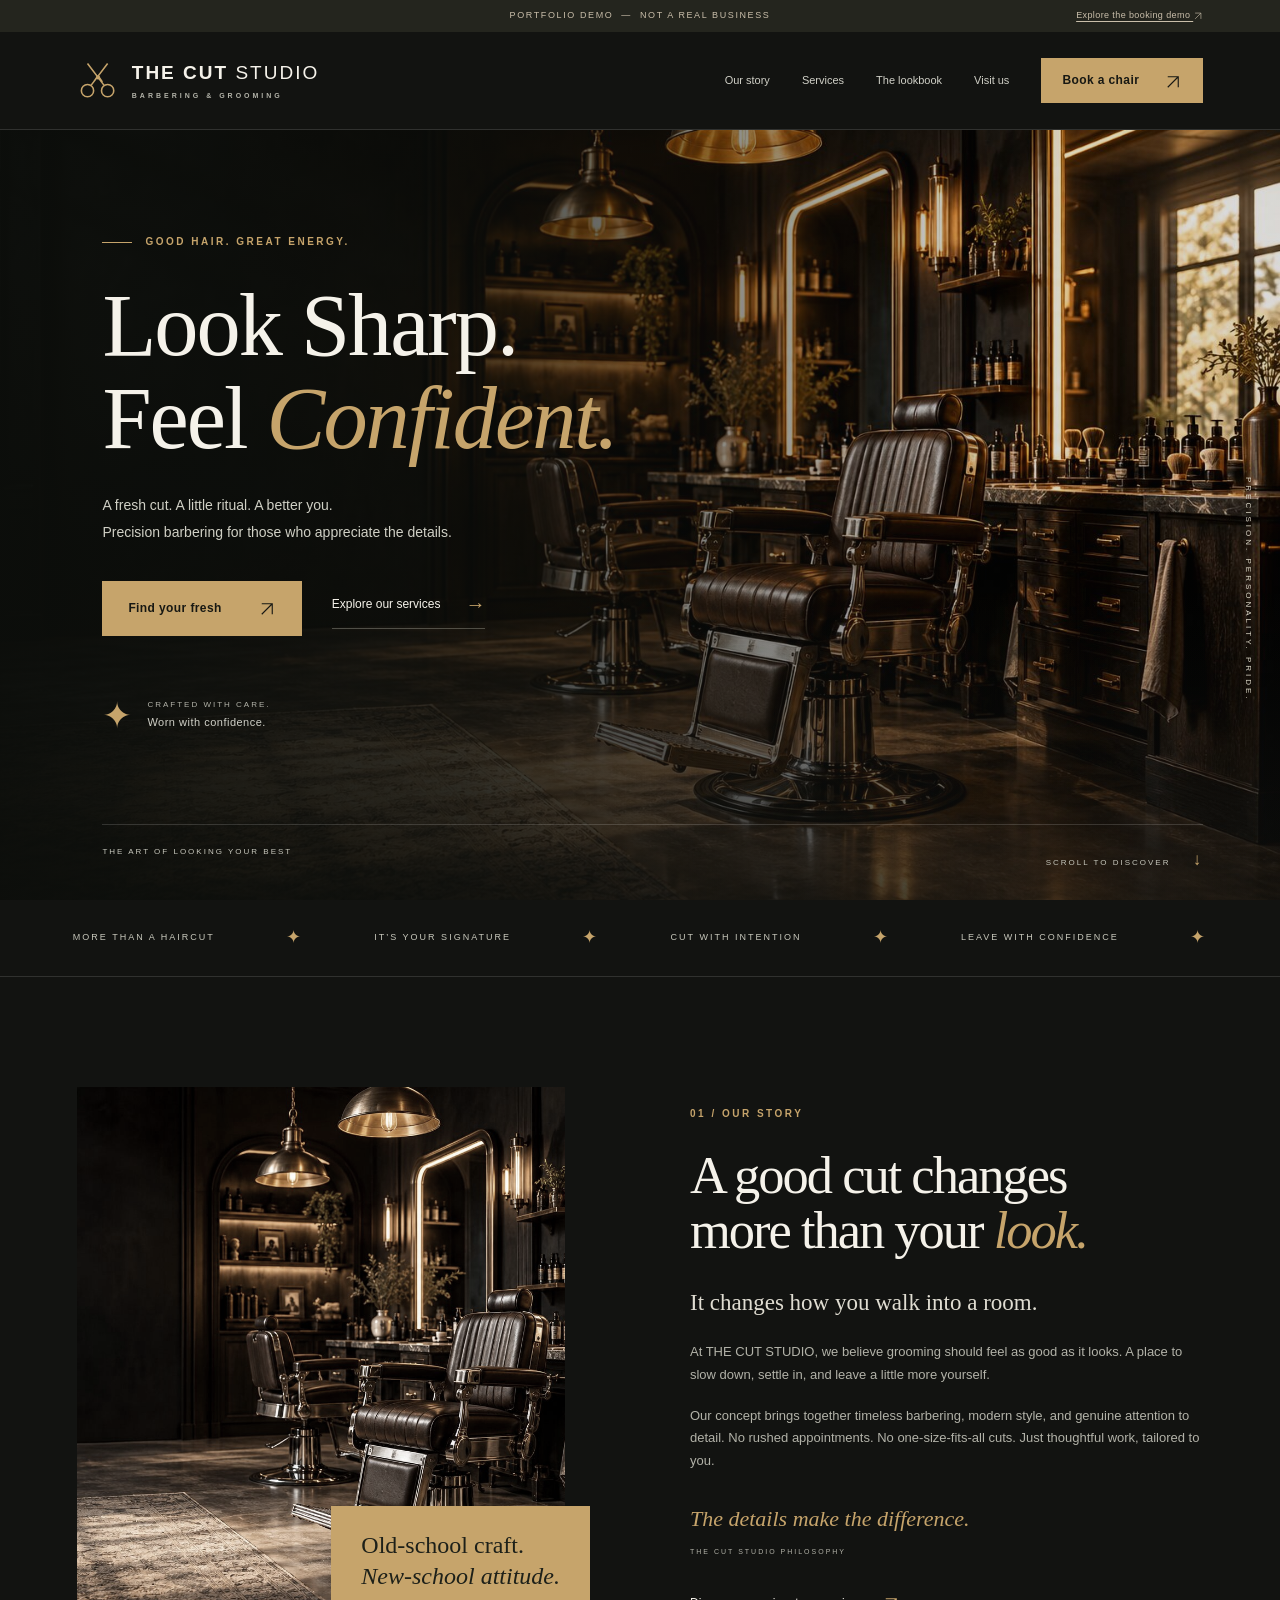
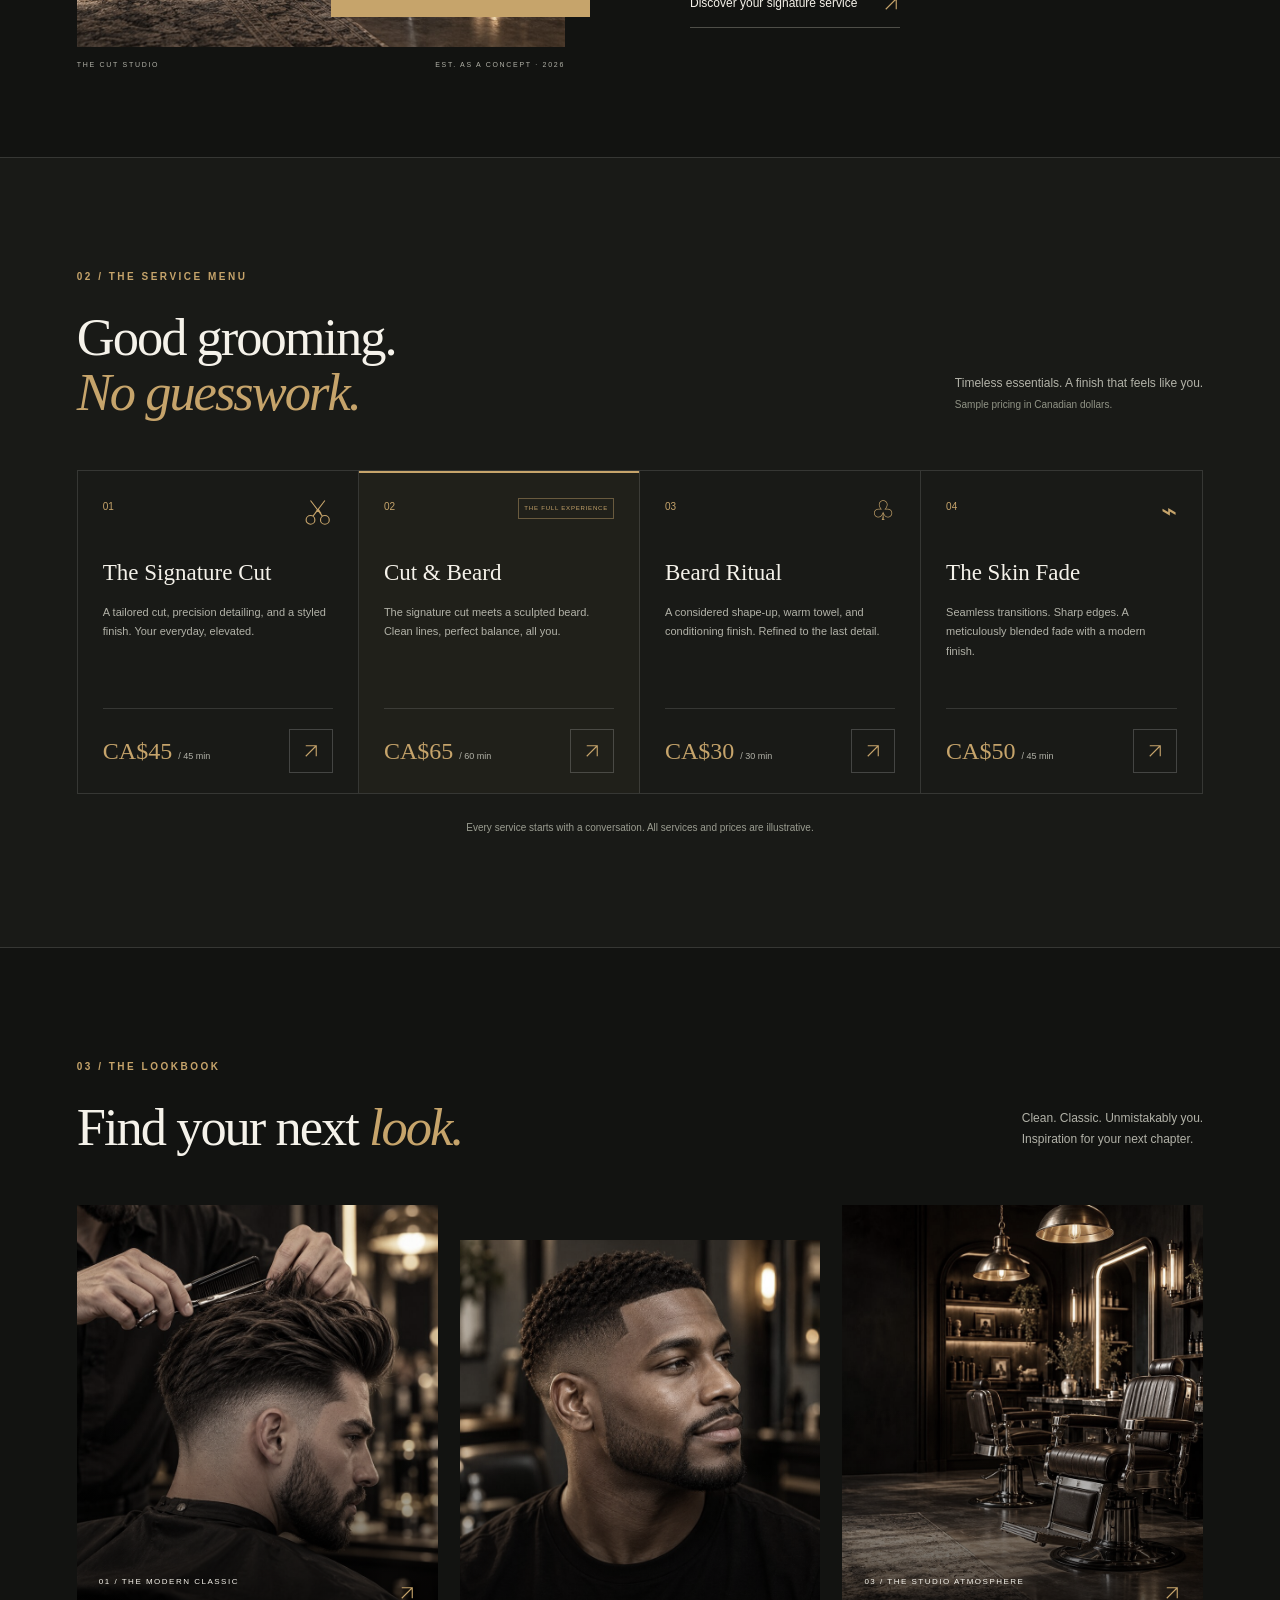
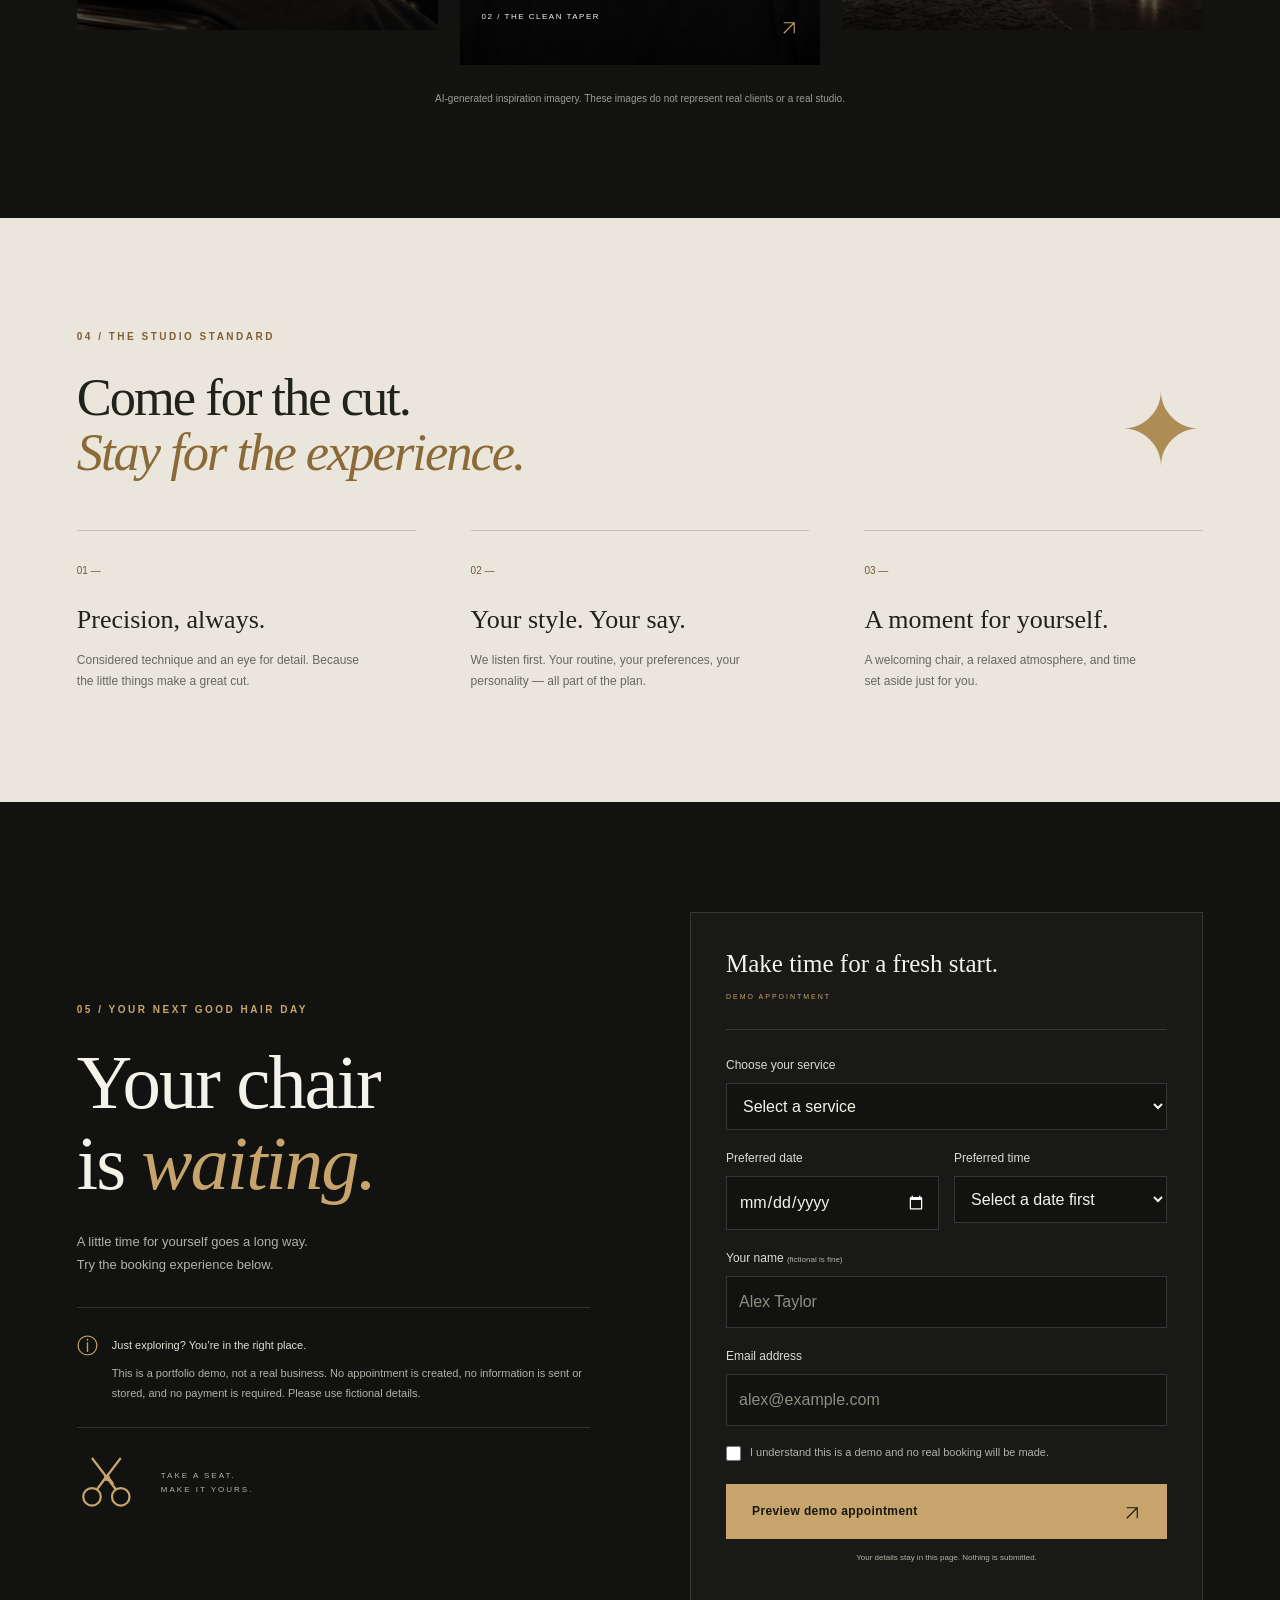
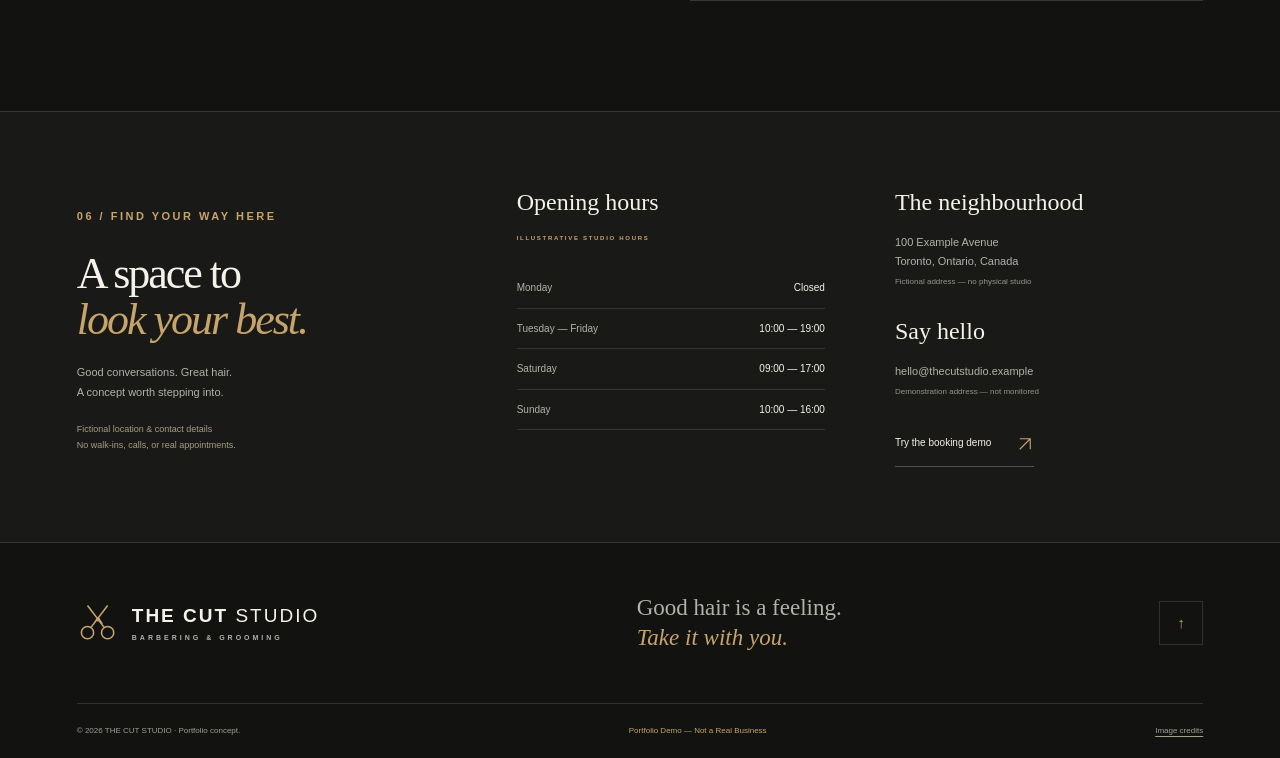
==== index.html @ 9929873c "Build premium THE CUT STUDIO portfolio website" ====
<!doctype html>
<html lang="en-CA">
  <head>
    <meta charset="UTF-8" />
    <meta name="viewport" content="width=device-width, initial-scale=1" />
    <title>THE CUT STUDIO — A Cut Above the Ordinary | Portfolio Demo</title>
    <meta
      name="description"
      content="Discover THE CUT STUDIO: a fictional premium barbershop concept. Explore signature cuts, grooming services, and an interactive appointment demo. No real bookings."
    />
    <meta name="theme-color" content="#121311" />
    <link
      rel="canonical"
      href="https://qitaifeng5-lang.github.io/barbershop-demo/"
    />
    <meta
      property="og:image"
      content="https://qitaifeng5-lang.github.io/barbershop-demo/assets/hero.jpg"
    />
    <meta name="twitter:card" content="summary_large_image" />
    <meta
      property="og:title"
      content="THE CUT STUDIO — Look Sharp. Feel Confident."
    />
    <meta
      property="og:description"
      content="Precision cuts. Considered details. A premium barbershop portfolio demonstration."
    />
    <meta property="og:type" content="website" />
    <link rel="icon" href="assets/favicon.svg" type="image/svg+xml" />
    <link rel="stylesheet" href="styles.css" />
    <script src="script.js" defer></script>
  </head>
  <body>
    <a class="skip-link" href="#main">Skip to content</a>
    <div class="demo-banner">
      PORTFOLIO DEMO <span>—</span> NOT A REAL BUSINESS
      <a href="#booking"
        >Explore the booking demo
        <svg
          class="icon arrow-icon"
          viewBox="0 0 24 24"
          fill="none"
          stroke="currentColor"
          stroke-width="1.5"
          aria-hidden="true"
        >
          <path d="M5 19 19 5M5 5h14v14" /></svg
      ></a>
    </div>
    <header class="site-header">
      <a class="brand" href="#home" aria-label="The Cut Studio home"
        ><span class="brand-icon" aria-hidden="true"
          ><svg
            class="scissors-icon"
            viewBox="0 0 48 48"
            fill="none"
            stroke="currentColor"
            stroke-width="1.8"
            aria-hidden="true"
          >
            <circle cx="12" cy="35" r="7" />
            <circle cx="35" cy="35" r="7" />
            <path d="m16 29 19-25M31 29 12 4M24 18l-5 7m5-7 5 7" />
            <circle cx="24" cy="20" r="1.5" /></svg></span
        ><span
          >THE CUT <b>STUDIO</b><small>BARBERING & GROOMING</small></span
        ></a
      >
      <button
        class="menu-toggle"
        aria-expanded="false"
        aria-controls="navigation"
        aria-label="Open navigation"
      >
        <span></span><span></span>
      </button>
      <nav id="navigation" aria-label="Main navigation">
        <a href="#about">Our story</a><a href="#services">Services</a
        ><a href="#gallery">The lookbook</a><a href="#contact">Visit us</a
        ><a class="button button-small" href="#booking"
          >Book a chair
          <span
            ><svg
              class="icon arrow-icon"
              viewBox="0 0 24 24"
              fill="none"
              stroke="currentColor"
              stroke-width="1.5"
              aria-hidden="true"
            >
              <path d="M5 19 19 5M5 5h14v14" /></svg></span
        ></a>
      </nav>
    </header>
    <main id="main">
      <section id="home" class="hero">
        <div
          class="hero-photo"
          role="img"
          aria-label="A thoughtfully designed barbershop with classic chairs"
        ></div>
        <div class="hero-content">
          <p class="eyebrow">
            <span class="gold-line"></span> GOOD HAIR. GREAT ENERGY.
          </p>
          <h1>Look Sharp.<br />Feel <em>Confident.</em></h1>
          <p class="hero-description">
            A fresh cut. A little ritual. A better you.<br />Precision barbering
            for those who appreciate the details.
          </p>
          <div class="hero-actions">
            <a class="button" href="#booking"
              >Find your fresh
              <span
                ><svg
                  class="icon arrow-icon"
                  viewBox="0 0 24 24"
                  fill="none"
                  stroke="currentColor"
                  stroke-width="1.5"
                  aria-hidden="true"
                >
                  <path d="M5 19 19 5M5 5h14v14" /></svg></span></a
            ><a class="text-link" href="#services"
              >Explore our services <span>→</span></a
            >
          </div>
          <div class="hero-note">
            <span class="seal" aria-hidden="true">✦</span>
            <p>
              CRAFTED WITH CARE.<br /><strong>Worn with confidence.</strong>
            </p>
          </div>
        </div>
        <div class="hero-bottom">
          <span>THE ART OF LOOKING YOUR BEST</span
          ><a href="#about">SCROLL TO DISCOVER <span>↓</span></a>
        </div>
        <span class="hero-side" aria-hidden="true"
          >PRECISION. PERSONALITY. PRIDE.</span
        >
      </section>
      <div class="ticker" aria-hidden="true">
        <span>MORE THAN A HAIRCUT</span><i>✦</i><span>IT’S YOUR SIGNATURE</span
        ><i>✦</i><span>CUT WITH INTENTION</span><i>✦</i
        ><span>LEAVE WITH CONFIDENCE</span><i>✦</i>
      </div>
      <section id="about" class="section about wrap">
        <div class="about-image reveal">
          <img
            src="assets/hero.jpg"
            alt="AI-generated concept of a warm, carefully designed barbershop interior"
            width="1536"
            height="1024"
            loading="lazy"
          />
          <div class="image-caption">
            <span>THE CUT STUDIO</span><span>EST. AS A CONCEPT · 2026</span>
          </div>
          <div class="image-tag">
            Old-school craft.<br /><em>New-school attitude.</em>
          </div>
        </div>
        <div class="about-copy reveal">
          <p class="eyebrow">01 / OUR STORY</p>
          <h2>A good cut changes<br />more than your <em>look.</em></h2>
          <p class="lead">It changes how you walk into a room.</p>
          <p>
            At THE CUT STUDIO, we believe grooming should feel as good as it
            looks. A place to slow down, settle in, and leave a little more
            yourself.
          </p>
          <p>
            Our concept brings together timeless barbering, modern style, and
            genuine attention to detail. No rushed appointments. No
            one-size-fits-all cuts. Just thoughtful work, tailored to you.
          </p>
          <div class="signature">
            The details make the difference.<span
              >THE CUT STUDIO PHILOSOPHY</span
            >
          </div>
          <a class="text-link" href="#services"
            >Discover your signature service
            <span
              ><svg
                class="icon arrow-icon"
                viewBox="0 0 24 24"
                fill="none"
                stroke="currentColor"
                stroke-width="1.5"
                aria-hidden="true"
              >
                <path d="M5 19 19 5M5 5h14v14" /></svg></span
          ></a>
        </div>
      </section>
      <section id="services" class="section services">
        <div class="wrap">
          <div class="section-heading reveal">
            <div>
              <p class="eyebrow">02 / THE SERVICE MENU</p>
              <h2>Good grooming.<br /><em>No guesswork.</em></h2>
            </div>
            <p>
              Timeless essentials. A finish that feels like you.<br /><span
                >Sample pricing in Canadian dollars.</span
              >
            </p>
          </div>
          <div class="service-grid">
            <article class="service-card reveal">
              <div class="service-top">
                <span>01</span
                ><span class="service-symbol" aria-hidden="true"
                  ><svg
                    class="scissors-icon"
                    viewBox="0 0 48 48"
                    fill="none"
                    stroke="currentColor"
                    stroke-width="1.8"
                    aria-hidden="true"
                  >
                    <circle cx="12" cy="35" r="7" />
                    <circle cx="35" cy="35" r="7" />
                    <path d="m16 29 19-25M31 29 12 4M24 18l-5 7m5-7 5 7" />
                    <circle cx="24" cy="20" r="1.5" /></svg
                ></span>
              </div>
              <h3>The Signature Cut</h3>
              <p>
                A tailored cut, precision detailing, and a styled finish. Your
                everyday, elevated.
              </p>
              <div class="service-price">
                <span>CA$45 <small>/ 45 min</small></span
                ><a
                  href="#booking"
                  data-service="signature"
                  aria-label="Try booking The Signature Cut"
                  ><svg
                    class="icon arrow-icon"
                    viewBox="0 0 24 24"
                    fill="none"
                    stroke="currentColor"
                    stroke-width="1.5"
                    aria-hidden="true"
                  >
                    <path d="M5 19 19 5M5 5h14v14" /></svg
                ></a>
              </div>
            </article>
            <article class="service-card featured reveal">
              <div class="service-top">
                <span>02</span><span class="pill">THE FULL EXPERIENCE</span>
              </div>
              <h3>Cut & Beard</h3>
              <p>
                The signature cut meets a sculpted beard. Clean lines, perfect
                balance, all you.
              </p>
              <div class="service-price">
                <span>CA$65 <small>/ 60 min</small></span
                ><a
                  href="#booking"
                  data-service="combo"
                  aria-label="Try booking Cut and Beard"
                  ><svg
                    class="icon arrow-icon"
                    viewBox="0 0 24 24"
                    fill="none"
                    stroke="currentColor"
                    stroke-width="1.5"
                    aria-hidden="true"
                  >
                    <path d="M5 19 19 5M5 5h14v14" /></svg
                ></a>
              </div>
            </article>
            <article class="service-card reveal">
              <div class="service-top">
                <span>03</span
                ><span class="service-symbol" aria-hidden="true">♧</span>
              </div>
              <h3>Beard Ritual</h3>
              <p>
                A considered shape-up, warm towel, and conditioning finish.
                Refined to the last detail.
              </p>
              <div class="service-price">
                <span>CA$30 <small>/ 30 min</small></span
                ><a
                  href="#booking"
                  data-service="beard"
                  aria-label="Try booking Beard Ritual"
                  ><svg
                    class="icon arrow-icon"
                    viewBox="0 0 24 24"
                    fill="none"
                    stroke="currentColor"
                    stroke-width="1.5"
                    aria-hidden="true"
                  >
                    <path d="M5 19 19 5M5 5h14v14" /></svg
                ></a>
              </div>
            </article>
            <article class="service-card reveal">
              <div class="service-top">
                <span>04</span
                ><span class="service-symbol" aria-hidden="true">⌁</span>
              </div>
              <h3>The Skin Fade</h3>
              <p>
                Seamless transitions. Sharp edges. A meticulously blended fade
                with a modern finish.
              </p>
              <div class="service-price">
                <span>CA$50 <small>/ 45 min</small></span
                ><a
                  href="#booking"
                  data-service="fade"
                  aria-label="Try booking The Skin Fade"
                  ><svg
                    class="icon arrow-icon"
                    viewBox="0 0 24 24"
                    fill="none"
                    stroke="currentColor"
                    stroke-width="1.5"
                    aria-hidden="true"
                  >
                    <path d="M5 19 19 5M5 5h14v14" /></svg
                ></a>
              </div>
            </article>
          </div>
          <p class="menu-footnote">
            Every service starts with a conversation. All services and prices
            are illustrative.
          </p>
        </div>
      </section>
      <section id="gallery" class="section wrap">
        <div class="section-heading reveal">
          <div>
            <p class="eyebrow">03 / THE LOOKBOOK</p>
            <h2>Find your next <em>look.</em></h2>
          </div>
          <p>
            Clean. Classic. Unmistakably you.<br />Inspiration for your next
            chapter.
          </p>
        </div>
        <div class="gallery-grid">
          <figure class="gallery-item reveal">
            <img
              src="assets/cut.jpg"
              width="700"
              height="900"
              loading="lazy"
              alt="Precision barbering and a sharply finished haircut"
            />
            <figcaption>
              <span>01 / THE MODERN CLASSIC</span
              ><span
                ><svg
                  class="icon arrow-icon"
                  viewBox="0 0 24 24"
                  fill="none"
                  stroke="currentColor"
                  stroke-width="1.5"
                  aria-hidden="true"
                >
                  <path d="M5 19 19 5M5 5h14v14" /></svg
              ></span>
            </figcaption>
          </figure>
          <figure class="gallery-item reveal">
            <img
              src="assets/detail.jpg"
              width="700"
              height="900"
              loading="lazy"
              alt="AI-generated hairstyle inspiration: a short textured crop with a precise taper and beard"
            />
            <figcaption>
              <span>02 / THE CLEAN TAPER</span
              ><span
                ><svg
                  class="icon arrow-icon"
                  viewBox="0 0 24 24"
                  fill="none"
                  stroke="currentColor"
                  stroke-width="1.5"
                  aria-hidden="true"
                >
                  <path d="M5 19 19 5M5 5h14v14" /></svg
              ></span>
            </figcaption>
          </figure>
          <figure class="gallery-item reveal">
            <img
              src="assets/hero.jpg"
              width="1536"
              height="1024"
              loading="lazy"
              alt="Timeless barbershop atmosphere and styling inspiration"
            />
            <figcaption>
              <span>03 / THE STUDIO ATMOSPHERE</span
              ><span
                ><svg
                  class="icon arrow-icon"
                  viewBox="0 0 24 24"
                  fill="none"
                  stroke="currentColor"
                  stroke-width="1.5"
                  aria-hidden="true"
                >
                  <path d="M5 19 19 5M5 5h14v14" /></svg
              ></span>
            </figcaption>
          </figure>
        </div>
        <p class="menu-footnote">
          AI-generated inspiration imagery. These images do not represent real
          clients or a real studio.
        </p>
      </section>
      <section class="section difference">
        <div class="wrap">
          <div class="section-heading reveal">
            <div>
              <p class="eyebrow">04 / THE STUDIO STANDARD</p>
              <h2>Come for the cut.<br /><em>Stay for the experience.</em></h2>
            </div>
            <span class="large-star" aria-hidden="true">✦</span>
          </div>
          <div class="values">
            <article class="reveal">
              <span>01 —</span>
              <h3>Precision, always.</h3>
              <p>
                Considered technique and an eye for detail. Because the little
                things make a great cut.
              </p>
            </article>
            <article class="reveal">
              <span>02 —</span>
              <h3>Your style. Your say.</h3>
              <p>
                We listen first. Your routine, your preferences, your
                personality — all part of the plan.
              </p>
            </article>
            <article class="reveal">
              <span>03 —</span>
              <h3>A moment for yourself.</h3>
              <p>
                A welcoming chair, a relaxed atmosphere, and time set aside just
                for you.
              </p>
            </article>
          </div>
        </div>
      </section>
      <section id="booking" class="section wrap booking">
        <div class="booking-copy reveal">
          <p class="eyebrow">05 / YOUR NEXT GOOD HAIR DAY</p>
          <h2>Your chair <br />is <em>waiting.</em></h2>
          <p>
            A little time for yourself goes a long way.<br />Try the booking
            experience below.
          </p>
          <div class="demo-callout">
            <span aria-hidden="true">ⓘ</span>
            <div>
              <strong>Just exploring? You’re in the right place.</strong>
              <p>
                This is a portfolio demo, not a real business. No appointment is
                created, no information is sent or stored, and no payment is
                required. Please use fictional details.
              </p>
            </div>
          </div>
          <div class="booking-decoration" aria-hidden="true">
            <svg
              class="scissors-icon"
              viewBox="0 0 48 48"
              fill="none"
              stroke="currentColor"
              stroke-width="1.8"
              aria-hidden="true"
            >
              <circle cx="12" cy="35" r="7" />
              <circle cx="35" cy="35" r="7" />
              <path d="m16 29 19-25M31 29 12 4M24 18l-5 7m5-7 5 7" />
              <circle cx="24" cy="20" r="1.5" />
            </svg>
            <span>TAKE A SEAT.<br />MAKE IT YOURS.</span>
          </div>
        </div>
        <form
          method="dialog"
          id="booking-form"
          class="booking-form reveal"
          novalidate
        >
          <div class="form-heading">
            <h3>Make time for a fresh start.</h3>
            <span>DEMO APPOINTMENT</span>
          </div>
          <div class="field">
            <label for="service">Choose your service</label
            ><select id="service" name="service" required>
              <option value="">Select a service</option>
              <option value="signature">
                The Signature Cut · CA$45 · 45 min
              </option>
              <option value="combo">Cut & Beard · CA$65 · 60 min</option>
              <option value="beard">Beard Ritual · CA$30 · 30 min</option>
              <option value="fade">The Skin Fade · CA$50 · 45 min</option>
            </select>
          </div>
          <div class="form-row">
            <div class="field">
              <label for="date">Preferred date</label
              ><input type="date" id="date" name="date" required />
            </div>
            <div class="field">
              <label for="time">Preferred time</label
              ><select id="time" name="time" required>
                <option value="">Select a date first</option>
              </select>
            </div>
          </div>
          <div class="field">
            <label for="name">Your name <span>(fictional is fine)</span></label
            ><input
              id="name"
              name="name"
              autocomplete="off"
              placeholder="Alex Taylor"
              maxlength="80"
              required
            />
          </div>
          <div class="field">
            <label for="email">Email address</label
            ><input
              id="email"
              name="email"
              type="email"
              autocomplete="off"
              placeholder="alex@example.com"
              maxlength="254"
              required
            />
          </div>
          <label class="checkbox"
            ><input id="acknowledge" type="checkbox" required /><span
              >I understand this is a demo and no real booking will be
              made.</span
            ></label
          >
          <div id="form-errors" role="alert" tabindex="-1" hidden></div>
          <button class="button" type="submit" disabled>
            Preview demo appointment
            <span
              ><svg
                class="icon arrow-icon"
                viewBox="0 0 24 24"
                fill="none"
                stroke="currentColor"
                stroke-width="1.5"
                aria-hidden="true"
              >
                <path d="M5 19 19 5M5 5h14v14" /></svg
            ></span>
          </button>
          <p class="privacy-note">
            Your details stay in this page. Nothing is submitted.
          </p>
          <div
            id="booking-result"
            class="booking-result"
            role="status"
            tabindex="-1"
            hidden
          ></div>
          <noscript
            ><p>
              JavaScript is required for the interactive booking preview. This
              fictional studio does not accept real bookings.
            </p></noscript
          >
        </form>
      </section>
      <section id="contact" class="contact-section">
        <div class="wrap contact-grid">
          <div>
            <p class="eyebrow">06 / FIND YOUR WAY HERE</p>
            <h2>A space to <br /><em>look your best.</em></h2>
            <p>
              Good conversations. Great hair.<br />A concept worth stepping
              into.
            </p>
            <p class="contact-demo">
              Fictional location & contact details<br />No walk-ins, calls, or
              real appointments.
            </p>
          </div>
          <div class="hours">
            <h3>Opening hours</h3>
            <p class="eyebrow">ILLUSTRATIVE STUDIO HOURS</p>
            <dl>
              <div>
                <dt>Monday</dt>
                <dd>Closed</dd>
              </div>
              <div>
                <dt>Tuesday — Friday</dt>
                <dd>10:00 — 19:00</dd>
              </div>
              <div>
                <dt>Saturday</dt>
                <dd>09:00 — 17:00</dd>
              </div>
              <div>
                <dt>Sunday</dt>
                <dd>10:00 — 16:00</dd>
              </div>
            </dl>
          </div>
          <div class="contact-details">
            <h3>The neighbourhood</h3>
            <p>
              100 Example Avenue<br />Toronto, Ontario, Canada<br /><span
                >Fictional address — no physical studio</span
              >
            </p>
            <h3>Say hello</h3>
            <p>
              hello@thecutstudio.example<br /><span
                >Demonstration address — not monitored</span
              >
            </p>
            <a class="text-link" href="#booking"
              >Try the booking demo
              <span
                ><svg
                  class="icon arrow-icon"
                  viewBox="0 0 24 24"
                  fill="none"
                  stroke="currentColor"
                  stroke-width="1.5"
                  aria-hidden="true"
                >
                  <path d="M5 19 19 5M5 5h14v14" /></svg></span
            ></a>
          </div>
        </div>
      </section>
    </main>
    <footer>
      <div class="wrap footer-main">
        <a class="brand" href="#home"
          ><span class="brand-icon" aria-hidden="true"
            ><svg
              class="scissors-icon"
              viewBox="0 0 48 48"
              fill="none"
              stroke="currentColor"
              stroke-width="1.8"
              aria-hidden="true"
            >
              <circle cx="12" cy="35" r="7" />
              <circle cx="35" cy="35" r="7" />
              <path d="m16 29 19-25M31 29 12 4M24 18l-5 7m5-7 5 7" />
              <circle cx="24" cy="20" r="1.5" /></svg></span
          ><span
            >THE CUT <b>STUDIO</b><small>BARBERING & GROOMING</small></span
          ></a
        >
        <p>Good hair is a feeling.<br /><em>Take it with you.</em></p>
        <a class="back-top" href="#home" aria-label="Back to top">↑</a>
      </div>
      <div class="wrap footer-bottom">
        <span
          >© <span id="year">2026</span> THE CUT STUDIO · Portfolio
          concept.</span
        ><span>Portfolio Demo — Not a Real Business</span
        ><a href="credits.html">Image credits</a>
      </div>
    </footer>
  </body>
</html>
---- styles.css ----
:root {
  --bg: #121311;
  --surface: #191a17;
  --gold: #c6a46b;
  --white: #f5f2ea;
  --muted: #b2b2a8;
  --line: #ffffff20;
  --serif: Georgia, "Times New Roman", serif;
  --sans: Arial, Helvetica, sans-serif;
}
* {
  box-sizing: border-box;
}
html {
  scroll-behavior: smooth;
  scroll-padding-top: 100px;
}
body {
  margin: 0;
  background: var(--bg);
  color: var(--white);
  font-family: var(--sans);
  font-size: 15px;
  line-height: 1.75;
}
a {
  color: inherit;
  text-decoration: none;
}
button,
input,
select {
  font: inherit;
}
button,
a,
input,
select {
  -webkit-tap-highlight-color: transparent;
}
button {
  cursor: pointer;
}
img {
  display: block;
  width: 100%;
  height: 100%;
  object-fit: cover;
}
h1,
h2,
h3,
p,
figure {
  margin: 0;
}
h1,
h2 {
  font-family: var(--serif);
  font-weight: 400;
  line-height: 1.05;
  letter-spacing: -2px;
}
h1 {
  font-size: clamp(64px, 6.9vw, 112px);
}
h2 {
  font-size: clamp(42px, 4.1vw, 64px);
}
h3 {
  font-family: var(--serif);
  font-size: 26px;
  font-weight: 400;
  line-height: 1.3;
}
em {
  font-weight: 400;
  color: var(--gold);
}
p {
  color: var(--muted);
}
:focus-visible {
  outline: 2px solid var(--gold);
  outline-offset: 5px;
}
::selection {
  background: var(--gold);
  color: var(--bg);
}
.wrap {
  width: min(1240px, 88%);
  margin: auto;
}
.section {
  padding-top: 110px;
  padding-bottom: 110px;
}
.eyebrow {
  font-size: 10px;
  font-weight: 600;
  letter-spacing: 2.5px;
  color: var(--gold);
  margin-bottom: 25px;
}
.button {
  display: inline-flex;
  align-items: center;
  justify-content: space-between;
  gap: 36px;
  background: var(--gold);
  border: 1px solid var(--gold);
  color: #171813;
  padding: 16px 25px;
  font-size: 12px;
  font-weight: 700;
  letter-spacing: 0.4px;
  transition:
    background 0.2s,
    transform 0.2s;
}
.button:hover {
  background: #dec08d;
  transform: translateY(-2px);
}
.button span {
  font-size: 20px;
  line-height: 1;
}
.button-small {
  padding: 11px 20px;
  gap: 25px;
}
.text-link {
  display: inline-flex;
  align-items: center;
  gap: 25px;
  font-size: 12px;
  border-bottom: 1px solid #b6b6a85c;
  padding-bottom: 6px;
}
.text-link span {
  color: var(--gold);
  font-size: 20px;
}
.text-link:hover {
  color: var(--gold);
}
.demo-banner {
  height: 32px;
  background: #24251e;
  color: #c9beaa;
  display: flex;
  align-items: center;
  justify-content: center;
  gap: 8px;
  font-size: 9px;
  letter-spacing: 1.6px;
}
.demo-banner a {
  position: absolute;
  right: 6%;
  letter-spacing: 0.4px;
  font-size: 9px;
  text-decoration: underline;
  text-underline-offset: 3px;
}
.site-header {
  height: 98px;
  padding: 0 6%;
  display: flex;
  align-items: center;
  justify-content: space-between;
  border-bottom: 1px solid var(--line);
  background: var(--bg);
  position: relative;
  z-index: 10;
}
.brand {
  display: flex;
  align-items: center;
  gap: 13px;
  font-size: 19px;
  font-weight: 700;
  letter-spacing: 2px;
  line-height: 1.25;
}
.brand b {
  font-weight: 400;
}
.brand small {
  display: block;
  font-size: 7px;
  letter-spacing: 3px;
  margin-top: 7px;
  color: var(--muted);
}
.brand-icon {
  color: var(--gold);
  font-size: 41px;
  line-height: 1;
  font-weight: 400;
}
.site-header nav {
  display: flex;
  gap: 32px;
  align-items: center;
}
.site-header nav > a:not(.button) {
  font-size: 11px;
  color: #d0d0c7;
}
.site-header nav > a:hover {
  color: var(--gold);
}
.menu-toggle {
  display: none;
}
.hero {
  min-height: 700px;
  height: calc(100svh - 130px);
  max-height: 940px;
  position: relative;
  isolation: isolate;
  display: flex;
  align-items: center;
  padding: 50px 8% 100px;
  overflow: hidden;
}
.hero-photo {
  position: absolute;
  inset: 0;
  z-index: -2;
  background: url("assets/hero.jpg") center 52% / cover;
}
.hero:before {
  content: "";
  position: absolute;
  inset: 0;
  z-index: -1;
  background:
    linear-gradient(
      90deg,
      rgba(12, 14, 11, 0.96) 0%,
      rgba(12, 14, 11, 0.77) 36%,
      rgba(12, 14, 11, 0.15) 80%
    ),
    linear-gradient(0deg, #121311b0, transparent 40%);
}
.hero-content {
  max-width: 780px;
}
.hero .eyebrow {
  display: flex;
  align-items: center;
  gap: 13px;
  margin-bottom: 28px;
}
.gold-line {
  height: 1px;
  width: 30px;
  background: var(--gold);
}
.hero-description {
  font-size: 14px;
  line-height: 1.9;
  margin-top: 28px;
  color: #d0d0c5;
}
.hero-actions {
  display: flex;
  align-items: center;
  gap: 30px;
  margin-top: 35px;
}
.hero-note {
  display: flex;
  align-items: center;
  gap: 15px;
  margin-top: 48px;
}
.seal {
  font-size: 36px;
  color: var(--gold);
}
.hero-note p {
  font-size: 8px;
  letter-spacing: 2px;
  line-height: 1.9;
}
.hero-note strong {
  font-size: 11px;
  letter-spacing: 0.5px;
  font-weight: 400;
  color: #d0d0c7;
}
.hero-bottom {
  position: absolute;
  bottom: 25px;
  left: 8%;
  right: 6%;
  display: flex;
  justify-content: space-between;
  border-top: 1px solid #ffffff26;
  padding-top: 20px;
  font-size: 8px;
  letter-spacing: 2px;
  color: #c7c7bc;
}
.hero-bottom a span {
  margin-left: 18px;
  color: var(--gold);
  font-size: 17px;
}
.hero-side {
  position: absolute;
  right: 25px;
  top: 45%;
  writing-mode: vertical-rl;
  letter-spacing: 3px;
  font-size: 8px;
  color: #ddd9c9;
}
.ticker {
  display: flex;
  justify-content: space-around;
  gap: 28px;
  align-items: center;
  padding: 22px 4%;
  border-bottom: 1px solid var(--line);
  font-size: 9px;
  letter-spacing: 2px;
  color: #c8c8bc;
  overflow: hidden;
  white-space: nowrap;
}
.ticker i {
  color: var(--gold);
  font-size: 18px;
  font-style: normal;
}
.about {
  display: grid;
  grid-template-columns: 1fr 1fr;
  gap: 100px;
  align-items: center;
}
.about-image {
  position: relative;
  height: 560px;
  padding-right: 25px;
}
.about-image img {
  filter: saturate(0.5);
  object-position: center;
}
.image-caption {
  font-size: 7px;
  letter-spacing: 1.7px;
  display: flex;
  justify-content: space-between;
  padding-top: 12px;
  color: var(--muted);
}
.image-tag {
  position: absolute;
  right: 0;
  bottom: 30px;
  background: var(--gold);
  color: #1d2019;
  padding: 24px 30px;
  font-family: var(--serif);
  font-size: 24px;
  line-height: 1.3;
}
.image-tag em {
  color: inherit;
}
.about-copy .lead {
  font-family: var(--serif);
  font-size: 23px;
  color: #e0ddd2;
  margin-top: 25px;
}
.about-copy > p:not(.eyebrow):not(.lead) {
  font-size: 13px;
  margin-top: 18px;
}
.signature {
  font-family: var(--serif);
  font-size: 22px;
  font-style: italic;
  color: var(--gold);
  padding: 27px 0;
}
.signature span {
  display: block;
  font-family: var(--sans);
  font-size: 7px;
  font-style: normal;
  letter-spacing: 2px;
  color: var(--muted);
  margin-top: 8px;
}
.services {
  background: var(--surface);
  border-block: 1px solid var(--line);
}
.section-heading {
  display: flex;
  justify-content: space-between;
  gap: 40px;
  align-items: flex-end;
  margin-bottom: 50px;
}
.section-heading > p {
  font-size: 12px;
  max-width: 340px;
  padding-bottom: 5px;
}
.section-heading > p span {
  font-size: 10px;
  color: #919486;
}
.service-grid {
  display: grid;
  grid-template-columns: repeat(4, 1fr);
  border: 1px solid var(--line);
}
.service-card {
  padding: 27px 25px 20px;
  min-width: 0;
  border-right: 1px solid var(--line);
}
.service-card:last-child {
  border-right: 0;
}
.service-top {
  height: 60px;
  display: flex;
  justify-content: space-between;
  align-items: flex-start;
  font-size: 10px;
  color: var(--gold);
}
.service-symbol {
  font-size: 27px;
  line-height: 1;
}
.service-card h3 {
  font-size: 23px;
  margin-bottom: 15px;
}
.service-card p {
  font-size: 11px;
  min-height: 80px;
}
.service-price {
  margin-top: 25px;
  border-top: 1px solid var(--line);
  padding-top: 20px;
  display: flex;
  align-items: center;
  justify-content: space-between;
  color: var(--gold);
  font-family: var(--serif);
  font-size: 24px;
}
.service-price small {
  font-size: 9px;
  color: var(--muted);
  font-family: var(--sans);
}
.service-price a {
  display: grid;
  place-items: center;
  width: 34px;
  height: 34px;
  border: 1px solid #ffffff30;
  font-size: 20px;
}
.service-price a:hover {
  background: var(--gold);
  color: var(--bg);
}
.featured {
  background: #c6a46b0a;
  box-shadow: inset 0 2px var(--gold);
}
.pill {
  font-size: 6px;
  letter-spacing: 0.8px;
  border: 1px solid #c6a46b70;
  padding: 4px 5px;
  white-space: nowrap;
}
.menu-footnote {
  font-size: 10px;
  text-align: center;
  margin-top: 25px;
  color: #9b9d91;
}
.gallery-grid {
  display: grid;
  grid-template-columns: 1fr 1fr 1fr;
  gap: 22px;
}
.gallery-item {
  height: 425px;
  position: relative;
  overflow: hidden;
}
.gallery-item img {
  filter: saturate(0.45);
  transition: transform 0.6s;
}
.gallery-item:hover img {
  transform: scale(1.04);
}
.gallery-item:after {
  content: "";
  position: absolute;
  inset: 45% 0 0;
  background: linear-gradient(transparent, #000b);
  pointer-events: none;
}
.gallery-item figcaption {
  position: absolute;
  bottom: 22px;
  left: 22px;
  right: 22px;
  font-size: 8px;
  letter-spacing: 1.5px;
  display: flex;
  justify-content: space-between;
  z-index: 1;
}
.gallery-item figcaption span:last-child {
  color: var(--gold);
  font-size: 19px;
}
.gallery-item:nth-child(2) {
  margin-top: 35px;
}
.difference {
  background: #eae6dc;
  color: #20221c;
}
.difference h2 em {
  color: #8b6a37;
}
.difference .eyebrow {
  color: #806038;
}
.large-star {
  font-size: 100px;
  color: #ae8c56;
  line-height: 1;
}
.values {
  display: grid;
  grid-template-columns: repeat(3, 1fr);
  gap: 55px;
}
.values article {
  border-top: 1px solid #20221c30;
  padding-top: 25px;
}
.values article > span {
  font-size: 10px;
  color: #715735;
}
.values h3 {
  margin: 20px 0 14px;
}
.values p {
  font-size: 12px;
  color: #66695d;
  max-width: 290px;
}
.booking {
  display: grid;
  grid-template-columns: 1fr 1fr;
  gap: 100px;
  align-items: center;
}
.booking-copy > p:not(.eyebrow) {
  margin-top: 27px;
  font-size: 13px;
}
.booking-copy h2 {
  font-size: clamp(60px, 6vw, 90px);
}
.demo-callout {
  display: flex;
  gap: 14px;
  border-block: 1px solid var(--line);
  padding: 23px 0;
  margin-top: 30px;
}
.demo-callout > span {
  color: var(--gold);
  font-size: 21px;
  line-height: 1.4;
}
.demo-callout strong {
  font-size: 11px;
  font-weight: 500;
  color: #deded3;
}
.demo-callout p {
  font-size: 11px;
  margin-top: 7px;
  line-height: 1.8;
}
.booking-decoration {
  display: flex;
  align-items: center;
  gap: 24px;
  color: var(--gold);
  font-size: 65px;
  margin-top: 25px;
}
.booking-decoration span {
  font-size: 8px;
  letter-spacing: 2px;
  color: var(--muted);
}
.booking-form {
  padding: 35px;
  background: var(--surface);
  border: 1px solid var(--line);
}
.form-heading {
  border-bottom: 1px solid var(--line);
  padding-bottom: 22px;
  margin-bottom: 25px;
}
.form-heading h3 {
  font-size: 25px;
}
.form-heading > span {
  font-size: 7px;
  letter-spacing: 2px;
  color: var(--gold);
}
.field {
  margin-bottom: 18px;
  min-width: 0;
}
.field label {
  display: block;
  font-size: 10px;
  margin-bottom: 7px;
  color: #dadbd0;
}
.field label span {
  color: var(--muted);
  font-size: 8px;
}
.field input,
.field select {
  display: block;
  width: 100%;
  min-width: 0;
  min-height: 47px;
  border: 1px solid #ffffff25;
  background: #121311;
  color: var(--white);
  padding: 11px 12px;
  border-radius: 0;
  font-size: 12px;
  color-scheme: dark;
}
.field input::placeholder {
  color: #8b8e81;
}
.field select {
  padding-right: 5px;
}
.form-row {
  display: grid;
  grid-template-columns: 1fr 1fr;
  gap: 15px;
}
.checkbox {
  display: flex;
  align-items: flex-start;
  gap: 9px;
  font-size: 9px;
  line-height: 1.6;
  color: var(--muted);
  margin: 5px 0 22px;
}
.checkbox input {
  accent-color: var(--gold);
  margin: 2px 0 0;
  flex-shrink: 0;
  width: 15px;
  height: 15px;
}
.booking-form > .button {
  width: 100%;
}
.privacy-note {
  text-align: center;
  font-size: 8px;
  margin-top: 12px;
}
.booking-result {
  border: 1px solid var(--gold);
  padding: 20px;
  margin-top: 20px;
  color: #ece7d8;
  font-size: 12px;
}
.booking-result h4 {
  margin: 0 0 10px;
  color: var(--gold);
  font-size: 16px;
}
.booking-result p {
  margin-top: 8px;
}
.booking-result button {
  margin-top: 12px;
  color: var(--gold);
  background: transparent;
  border: 0;
  border-bottom: 1px solid var(--gold);
  padding: 4px 0;
  font-size: 12px;
}
#form-errors {
  color: #ffb7a2;
  font-size: 12px;
  margin-bottom: 18px;
  border-left: 2px solid #ffb7a2;
  padding: 8px 12px;
}
#form-errors ul {
  margin: 0;
  padding-left: 16px;
}
[aria-invalid="true"] {
  border-color: #ffb7a2 !important;
}
.contact-section {
  padding: 75px 0;
  border-block: 1px solid var(--line);
  background: var(--surface);
}
.contact-grid {
  display: grid;
  grid-template-columns: 1.2fr 1fr 1fr;
  gap: 70px;
}
.contact-grid h2 {
  font-size: 44px;
}
.contact-grid p {
  font-size: 11px;
  margin-top: 20px;
}
.contact-demo {
  font-size: 9px !important;
  color: #a69c85;
}
.contact-grid h3 {
  font-size: 24px;
  margin-bottom: 15px;
}
.hours .eyebrow {
  font-size: 6px;
  margin-top: 0;
  letter-spacing: 1.7px;
}
.hours dl {
  margin: 0;
}
.hours dl div {
  display: flex;
  justify-content: space-between;
  gap: 12px;
  font-size: 10px;
  padding: 11px 0;
  border-bottom: 1px solid var(--line);
}
.hours dt {
  color: var(--muted);
}
.hours dd {
  margin: 0;
  white-space: nowrap;
}
.contact-details p {
  margin: 0 0 25px;
}
.contact-details p span {
  font-size: 8px;
  color: #929687;
}
.contact-details .text-link {
  font-size: 10px;
}
.footer-main {
  padding-block: 50px;
  display: flex;
  align-items: center;
  justify-content: space-between;
}
.footer-main > p {
  font-family: var(--serif);
  font-size: 23px;
  line-height: 1.3;
}
.back-top {
  border: 1px solid var(--line);
  width: 43px;
  height: 43px;
  display: grid;
  place-items: center;
  color: var(--gold);
}
.footer-bottom {
  border-top: 1px solid var(--line);
  padding-block: 20px;
  display: flex;
  justify-content: space-between;
  gap: 20px;
  font-size: 8px;
  color: #9ea091;
}
.footer-bottom > span:nth-child(2) {
  color: var(--gold);
}
.footer-bottom a {
  text-decoration: underline;
  text-underline-offset: 3px;
}
.skip-link {
  position: fixed;
  left: 15px;
  top: -100px;
  background: var(--gold);
  color: var(--bg);
  padding: 10px 18px;
  z-index: 100;
}
.skip-link:focus {
  top: 10px;
}
.reveal {
  transition:
    opacity 0.65s ease,
    transform 0.65s ease;
}
.js-motion .reveal:not(.visible) {
  opacity: 0;
  transform: translateY(22px);
}
[hidden] {
  display: none !important;
}
@media (min-width: 1500px) {
  .hero {
    padding-left: max(8%, calc((100% - 1240px) / 2));
  }
}
@media (max-width: 1100px) {
  .site-header nav {
    gap: 20px;
  }
  .about,
  .booking {
    gap: 50px;
  }
  .service-card {
    padding: 23px 17px;
  }
  .service-card h3 {
    font-size: 21px;
  }
  .service-price {
    font-size: 20px;
  }
  .pill {
    font-size: 5px;
  }
  .contact-grid {
    gap: 35px;
  }
  .hero {
    min-height: 650px;
  }
  .gallery-item {
    height: 360px;
  }
}
@media (max-width: 800px) {
  .demo-banner a {
    display: none;
  }
  .site-header {
    height: 82px;
  }
  .menu-toggle {
    display: flex;
    flex-direction: column;
    justify-content: center;
    gap: 7px;
    background: transparent;
    border: 1px solid var(--line);
    height: 42px;
    width: 44px;
    padding: 10px;
  }
  .menu-toggle span {
    height: 1px;
    background: var(--gold);
    width: 22px;
    transition: transform 0.2s;
  }
  .menu-toggle[aria-expanded="true"] span:first-child {
    transform: translateY(4px) rotate(45deg);
  }
  .menu-toggle[aria-expanded="true"] span:last-child {
    transform: translateY(-4px) rotate(-45deg);
  }
  .site-header nav {
    display: none;
    position: absolute;
    top: 82px;
    left: 0;
    right: 0;
    background: var(--surface);
    padding: 25px 6%;
    border-bottom: 1px solid var(--line);
    align-items: stretch;
  }
  .site-header nav.open {
    display: flex;
    flex-direction: column;
    gap: 0;
  }
  .site-header nav > a:not(.button) {
    padding: 13px 0;
    font-size: 14px;
  }
  .site-header nav .button {
    margin-top: 12px;
  }
  .hero {
    height: auto;
    min-height: 680px;
    padding: 65px 6% 100px;
  }
  .hero-photo {
    background-position: 62% center;
  }
  .hero:before {
    background:
      linear-gradient(90deg, #121311e8, #12131180),
      linear-gradient(0deg, #121311b0, transparent);
  }
  .hero h1 {
    font-size: 76px;
  }
  .hero-side {
    display: none;
  }
  .hero-bottom {
    left: 6%;
    right: 6%;
  }
  .hero-bottom > span {
    display: none;
  }
  .hero-bottom a {
    margin-left: auto;
  }
  .ticker {
    justify-content: flex-start;
    font-size: 8px;
  }
  .section {
    padding-block: 75px;
  }
  .about {
    gap: 40px;
  }
  .about-image {
    height: 460px;
    padding-right: 10px;
  }
  .about-copy h2 {
    font-size: 40px;
  }
  .about-copy .lead {
    font-size: 20px;
  }
  .about-copy > p:not(.eyebrow):not(.lead) {
    font-size: 12px;
  }
  .image-tag {
    font-size: 20px;
    padding: 20px;
  }
  .image-caption {
    font-size: 5px;
    letter-spacing: 1px;
  }
  .service-grid {
    grid-template-columns: 1fr 1fr;
  }
  .service-card:nth-child(2) {
    border-right: 0;
  }
  .service-card:nth-child(-n + 2) {
    border-bottom: 1px solid var(--line);
  }
  .service-card p {
    min-height: 55px;
    font-size: 12px;
  }
  .service-card h3 {
    font-size: 26px;
  }
  .pill {
    font-size: 7px;
  }
  .service-price {
    font-size: 26px;
  }
  .section-heading {
    gap: 25px;
  }
  .section-heading > p {
    max-width: 240px;
    font-size: 11px;
  }
  .gallery-grid {
    gap: 14px;
  }
  .gallery-item {
    height: 300px;
  }
  .gallery-item figcaption {
    left: 12px;
    right: 12px;
    font-size: 6px;
    letter-spacing: 0.6px;
  }
  .values {
    gap: 25px;
  }
  .values h3 {
    font-size: 23px;
  }
  .booking {
    gap: 35px;
    grid-template-columns: 0.85fr 1.15fr;
  }
  .booking-form {
    padding: 24px;
  }
  .form-row {
    grid-template-columns: 1fr;
    gap: 0;
  }
  .booking-copy h2 {
    font-size: 65px;
  }
  .contact-grid {
    grid-template-columns: 1fr 1fr;
    gap: 40px;
  }
  .contact-grid > div:first-child {
    grid-column: 1/-1;
  }
  .contact-grid h2 br {
    display: none;
  }
  .contact-grid > div:first-child > p:not(.eyebrow) {
    display: inline-block;
    margin-right: 30px;
  }
  .footer-main .brand {
    font-size: 15px;
  }
  .footer-main > p {
    font-size: 20px;
  }
}
@media (max-width: 560px) {
  .demo-banner {
    font-size: 7px;
    letter-spacing: 1px;
    height: 29px;
  }
  .brand {
    font-size: 16px;
    gap: 9px;
  }
  .brand small {
    font-size: 6px;
    letter-spacing: 2.2px;
  }
  .brand-icon {
    font-size: 33px;
  }
  .hero {
    min-height: 670px;
    padding-top: 70px;
    align-items: flex-start;
  }
  .hero h1 {
    font-size: clamp(54px, 13.7vw, 76px);
    letter-spacing: -2px;
  }
  .hero .eyebrow {
    font-size: 8px;
    letter-spacing: 1.7px;
  }
  .hero-description {
    font-size: 12px;
    margin-top: 25px;
  }
  .hero-actions {
    align-items: flex-start;
    flex-direction: column;
    gap: 22px;
    margin-top: 28px;
  }
  .hero-actions .button {
    padding: 15px 22px;
    gap: 45px;
  }
  .hero-note {
    margin-top: 30px;
  }
  .hero-bottom {
    font-size: 7px;
  }
  .hero-photo {
    background-position: 65% center;
  }
  .hero:before {
    background:
      linear-gradient(90deg, #121311eb, #12131185),
      linear-gradient(0deg, #121311a0, transparent);
  }
  .ticker {
    padding-block: 16px;
    gap: 25px;
  }
  .section {
    padding-block: 60px;
  }
  .about {
    grid-template-columns: 1fr;
    gap: 50px;
  }
  .about-image {
    height: 420px;
    padding-right: 15px;
  }
  .image-caption {
    font-size: 6px;
  }
  .image-tag {
    bottom: 25px;
    font-size: 25px;
  }
  .about-copy h2 {
    font-size: 44px;
  }
  .about-copy .lead {
    font-size: 23px;
  }
  .about-copy > p:not(.eyebrow):not(.lead) {
    font-size: 13px;
  }
  .section-heading {
    display: block;
    margin-bottom: 30px;
  }
  .section-heading > p {
    margin-top: 22px;
    max-width: none;
  }
  .eyebrow {
    font-size: 8px;
    letter-spacing: 2px;
    margin-bottom: 20px;
  }
  h2 {
    font-size: 43px;
  }
  .service-card {
    padding: 22px 16px;
  }
  .service-card h3 {
    font-size: 24px;
    min-height: 62px;
  }
  .service-card p {
    font-size: 11px;
    min-height: 100px;
  }
  .service-top {
    height: 48px;
  }
  .service-symbol {
    font-size: 23px;
  }
  .pill {
    font-size: 5px;
    letter-spacing: 0.4px;
    padding: 4px;
  }
  .service-price {
    font-size: 22px;
    display: flex;
    flex-wrap: wrap;
    gap: 10px;
    margin-top: 15px;
  }
  .service-price small {
    display: block;
    font-size: 8px;
  }
  .service-price a {
    width: 32px;
    height: 36px;
  }
  .gallery-grid {
    grid-template-columns: 1fr;
    gap: 18px;
  }
  .gallery-item {
    height: 400px;
  }
  .gallery-item:nth-child(2) {
    margin-top: 0;
  }
  .gallery-item figcaption {
    font-size: 9px;
    left: 22px;
    right: 22px;
  }
  .large-star {
    display: none;
  }
  .values {
    grid-template-columns: 1fr;
    gap: 30px;
  }
  .values article {
    padding-top: 20px;
  }
  .values h3 {
    font-size: 26px;
    margin-top: 13px;
  }
  .values p {
    max-width: none;
    font-size: 13px;
  }
  .booking {
    grid-template-columns: 1fr;
    gap: 35px;
  }
  .booking-copy h2 {
    font-size: 67px;
  }
  .booking-copy h2 br {
    display: none;
  }
  .booking-decoration {
    display: none;
  }
  .booking-form {
    padding: 24px;
  }
  .form-row {
    grid-template-columns: 1fr 1fr;
    gap: 12px;
  }
  .field input,
  .field select {
    font-size: 11px;
    padding: 10px 8px;
  }
  .form-heading h3 {
    font-size: 24px;
  }
  .contact-section {
    padding-block: 55px;
  }
  .contact-grid {
    grid-template-columns: 1fr;
    gap: 35px;
  }
  .contact-grid > div:first-child {
    grid-column: auto;
  }
  .contact-grid > div:first-child > p:not(.eyebrow) {
    display: block;
  }
  .contact-grid h2 {
    font-size: 43px;
  }
  .contact-grid h2 br {
    display: block;
  }
  .hours dl div {
    font-size: 12px;
  }
  .contact-details p {
    font-size: 13px;
  }
  .contact-details p span {
    font-size: 10px;
  }
  .footer-main {
    flex-wrap: wrap;
    gap: 30px;
    padding-block: 35px;
  }
  .footer-main > p {
    order: 3;
    width: 100%;
    font-size: 24px;
  }
  .footer-bottom {
    flex-direction: column;
    gap: 10px;
    font-size: 9px;
  }
  .menu-footnote {
    font-size: 9px;
  }
  .checkbox {
    font-size: 10px;
  }
  .privacy-note {
    font-size: 9px;
  }
}
@media (prefers-reduced-motion: reduce) {
  html {
    scroll-behavior: auto;
  }
  *,
  *:before,
  *:after {
    transition: none !important;
    animation: none !important;
  }
  .js-motion .reveal:not(.visible) {
    opacity: 1;
    transform: none;
  }
}

.brand-icon,
.service-symbol,
.booking-decoration {
  font-variant-emoji: text;
}
.button:disabled {
  opacity: 0.5;
  cursor: default;
}
.service-price a,
.back-top {
  min-width: 44px;
  min-height: 44px;
}
.field input,
.field select {
  font-size: 16px;
}
.field label {
  font-size: 12px;
}
.checkbox {
  font-size: 11px;
}
.demo-banner {
  min-height: 32px;
}
.gallery-item img {
  object-position: center 28%;
}

.icon {
  width: 18px;
  height: 18px;
  vertical-align: middle;
  flex-shrink: 0;
}
.demo-banner .icon {
  width: 10px;
  height: 10px;
}
.brand-icon .scissors-icon {
  width: 42px;
  height: 42px;
  display: block;
}
.service-symbol .scissors-icon {
  width: 30px;
  height: 30px;
}
.booking-decoration > .scissors-icon {
  width: 60px;
  height: 60px;
  flex-shrink: 0;
}
.gallery-item figcaption .icon {
  color: var(--gold);
}
.booking-form .button {
  min-height: 52px;
}
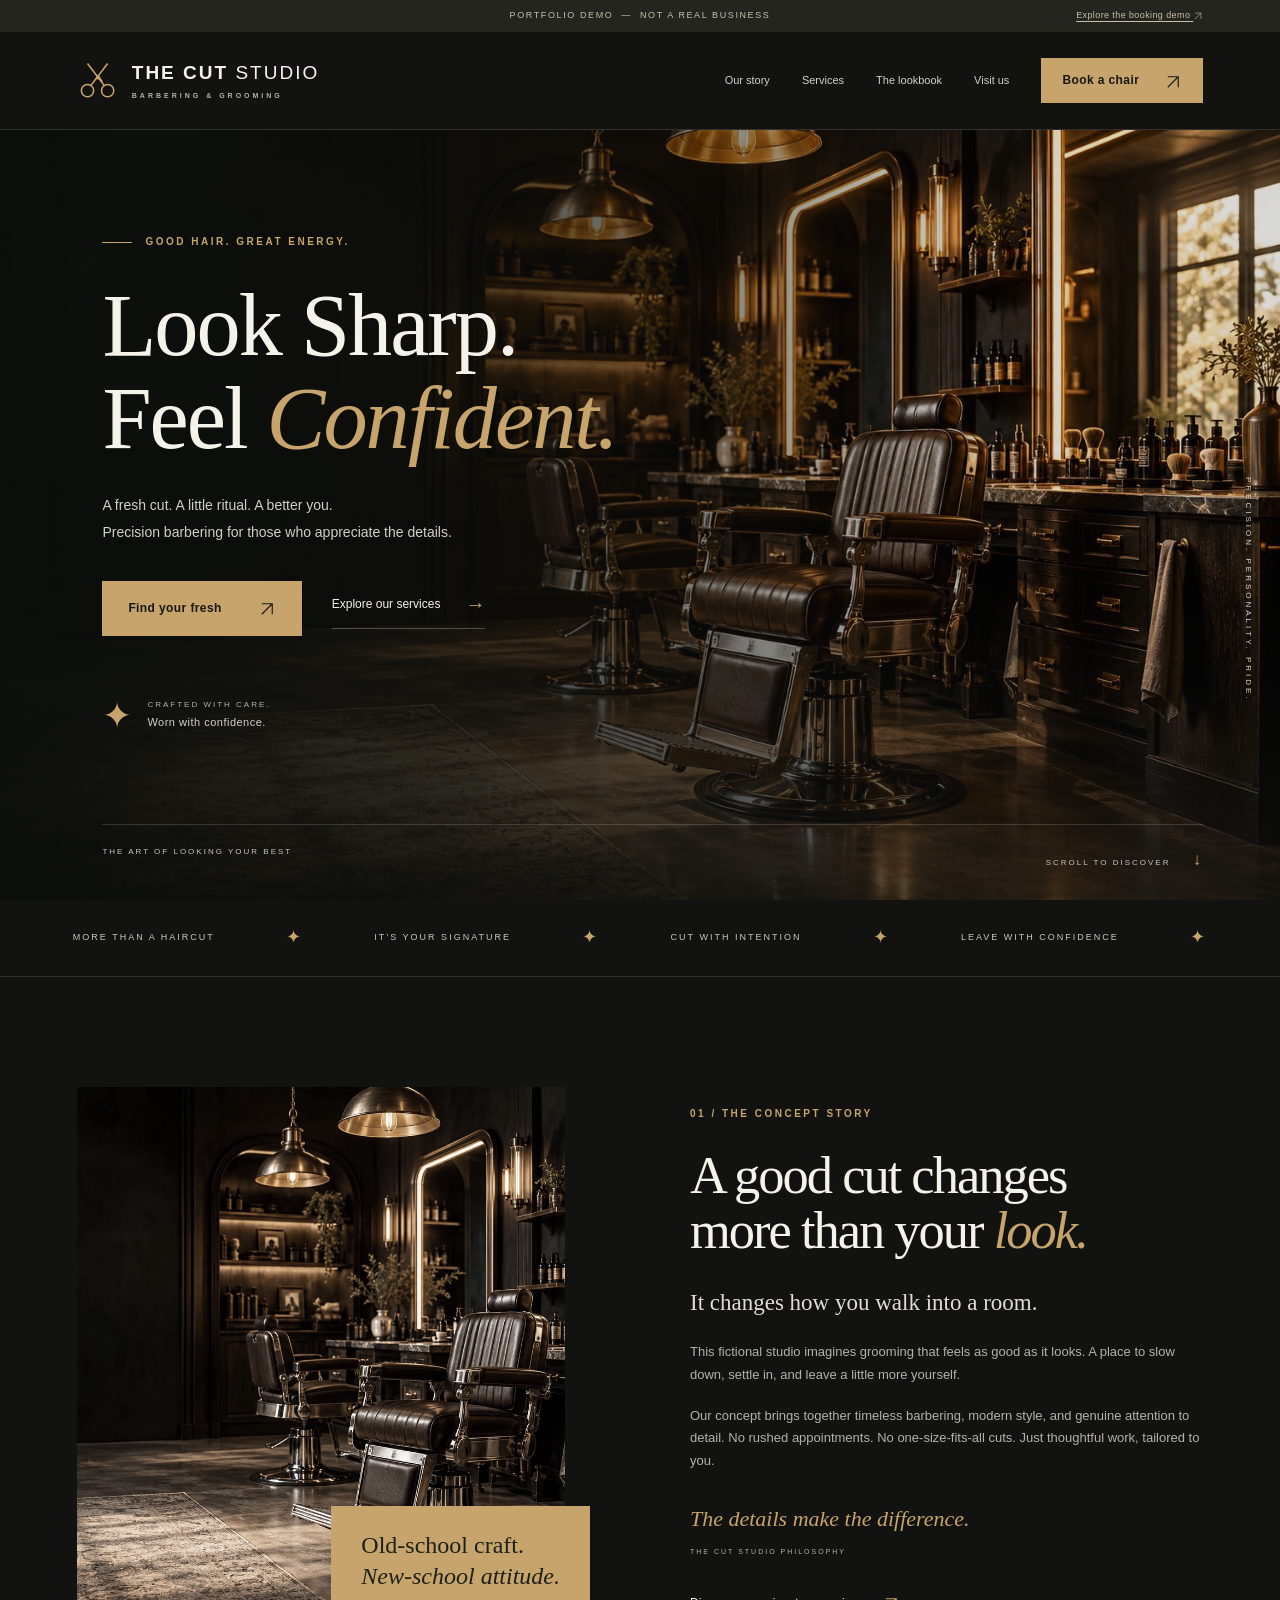
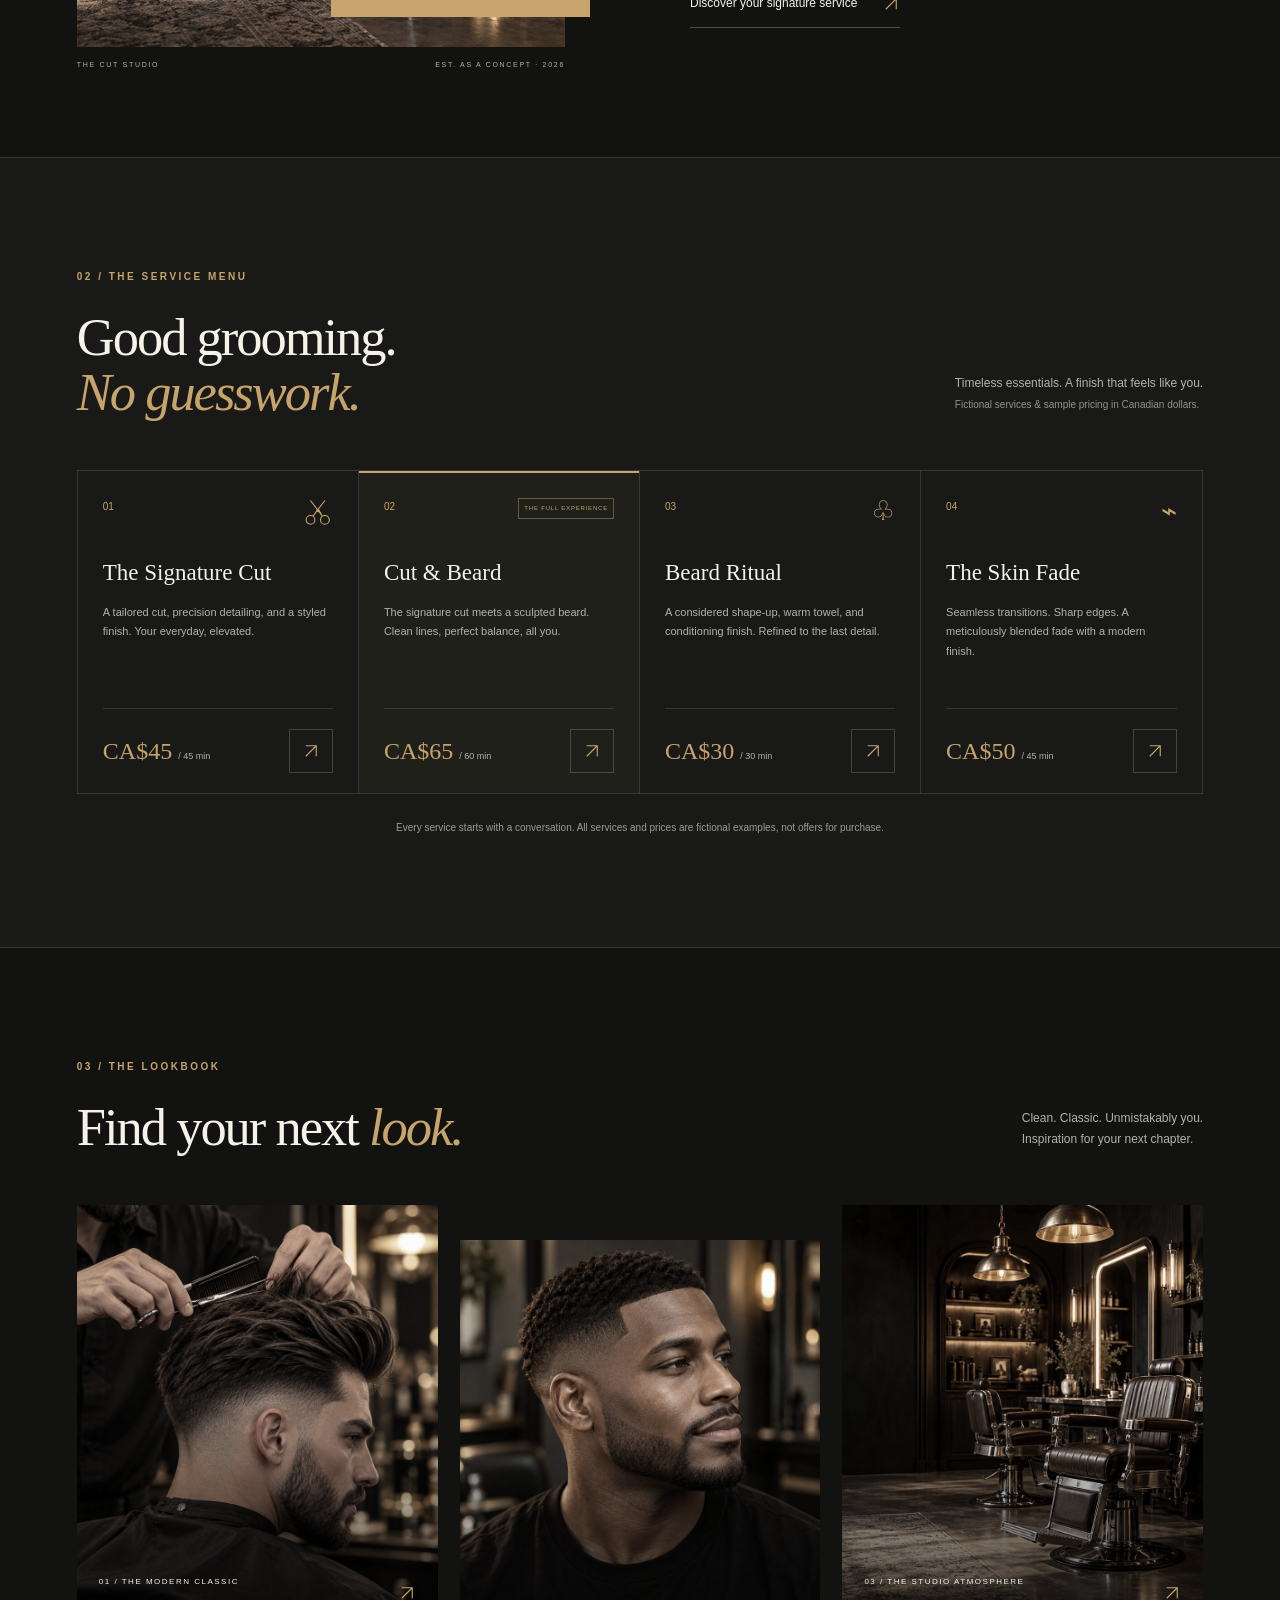
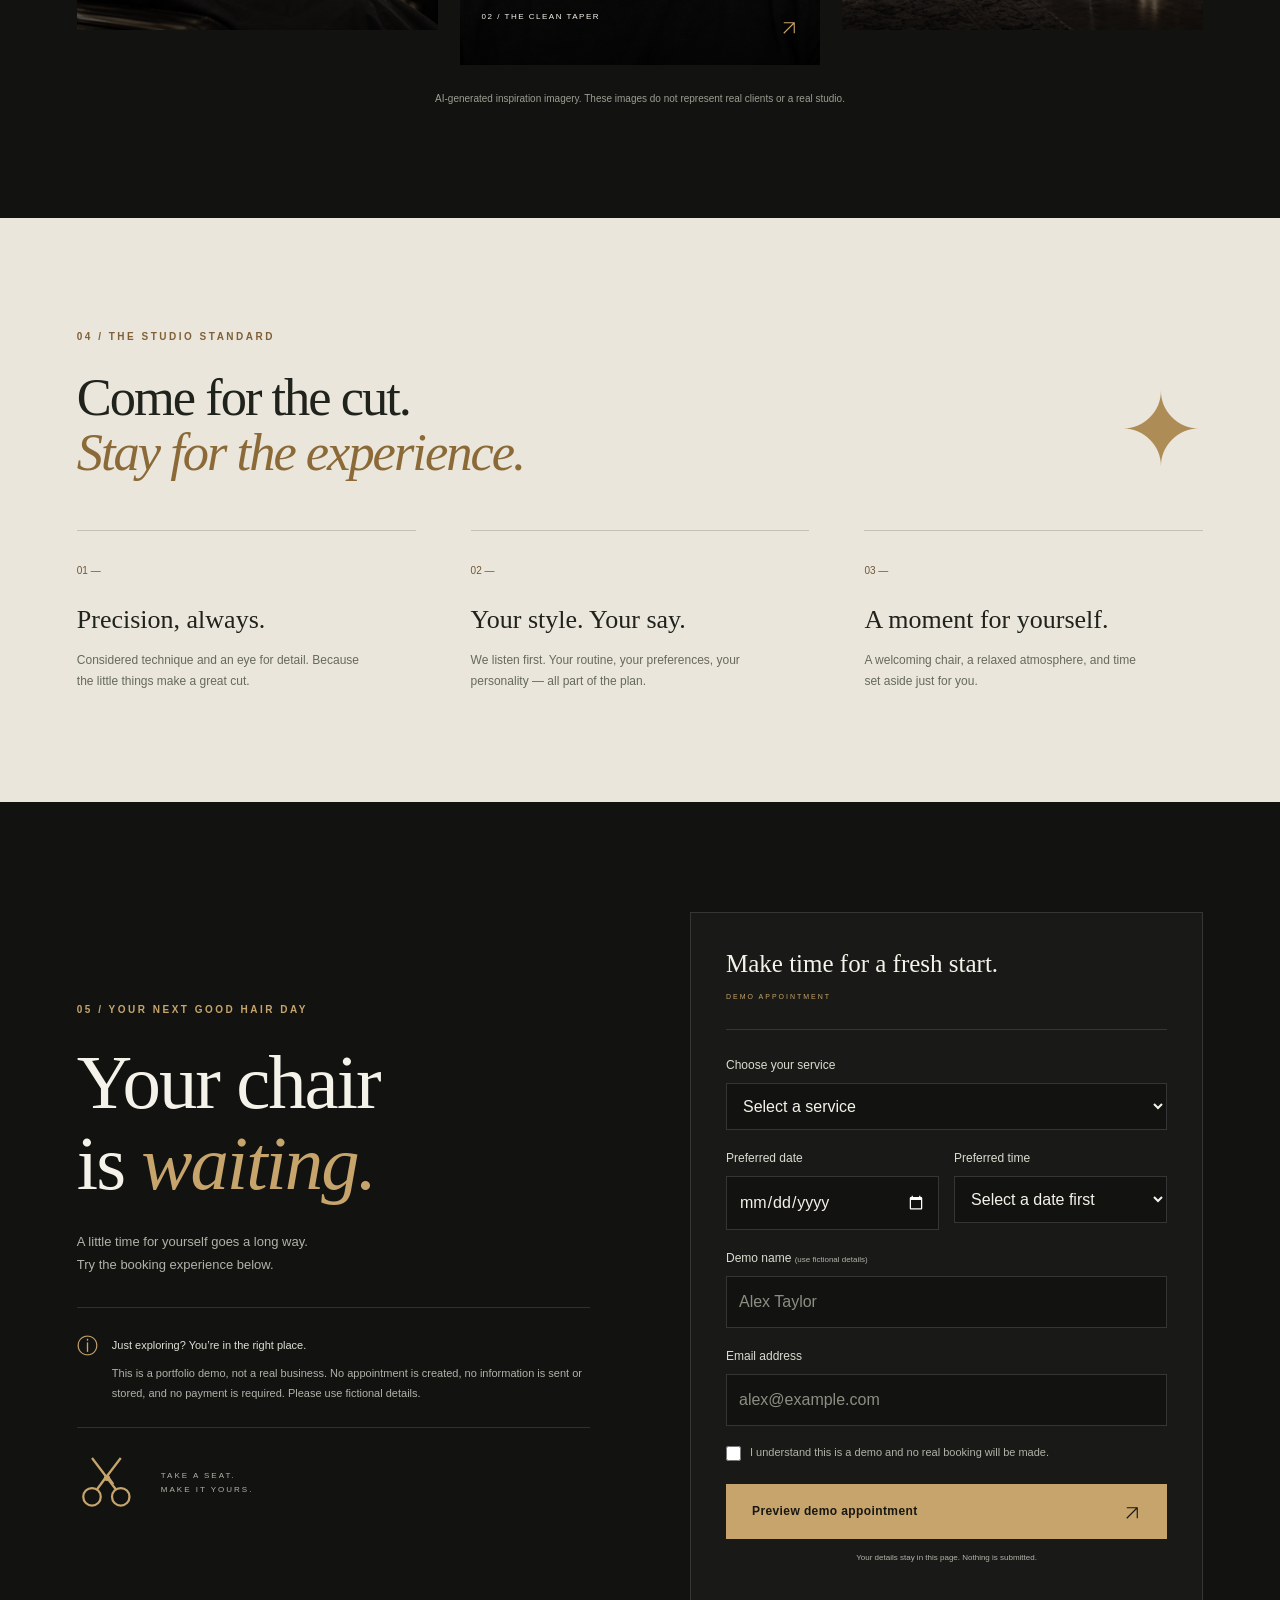
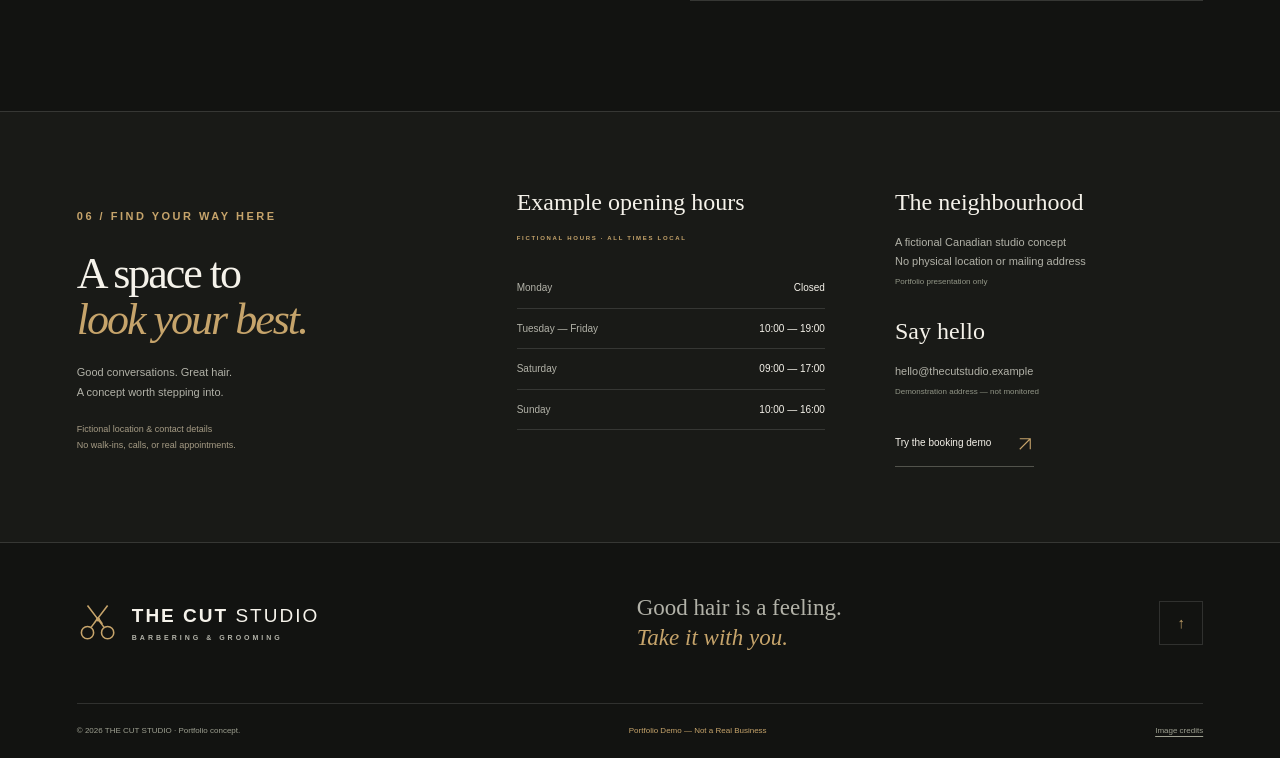
==== commit c1eda1ff: "Polish portfolio disclosures, booking safeguards, and mobile usability" ====
--- a/index.html
+++ b/index.html
@@ -8,6 +8,24 @@
       name="description"
       content="Discover THE CUT STUDIO: a fictional premium barbershop concept. Explore signature cuts, grooming services, and an interactive appointment demo. No real bookings."
     />
+    <meta
+      http-equiv="Content-Security-Policy"
+      content="form-action 'none'; connect-src 'none'; object-src 'none'; base-uri 'self'"
+    />
+    <link
+      rel="preload"
+      as="image"
+      href="assets/hero.jpg"
+      fetchpriority="high"
+    />
+    <meta
+      property="og:url"
+      content="https://qitaifeng5-lang.github.io/barbershop-demo/"
+    />
+    <meta
+      property="og:image:alt"
+      content="AI-generated luxury barbershop interior for a fictional portfolio concept"
+    />
     <meta name="theme-color" content="#121311" />
     <link
       rel="canonical"
@@ -20,7 +38,7 @@
     <meta name="twitter:card" content="summary_large_image" />
     <meta
       property="og:title"
-      content="THE CUT STUDIO — Look Sharp. Feel Confident."
+      content="THE CUT STUDIO — Premium Barbershop Portfolio Demo"
     />
     <meta
       property="og:description"
@@ -154,6 +172,7 @@
             width="1536"
             height="1024"
             loading="lazy"
+            decoding="async"
           />
           <div class="image-caption">
             <span>THE CUT STUDIO</span><span>EST. AS A CONCEPT · 2026</span>
@@ -163,11 +182,11 @@
           </div>
         </div>
         <div class="about-copy reveal">
-          <p class="eyebrow">01 / OUR STORY</p>
+          <p class="eyebrow">01 / THE CONCEPT STORY</p>
           <h2>A good cut changes<br />more than your <em>look.</em></h2>
           <p class="lead">It changes how you walk into a room.</p>
           <p>
-            At THE CUT STUDIO, we believe grooming should feel as good as it
+            This fictional studio imagines grooming that feels as good as it
             looks. A place to slow down, settle in, and leave a little more
             yourself.
           </p>
@@ -205,7 +224,7 @@
             </div>
             <p>
               Timeless essentials. A finish that feels like you.<br /><span
-                >Sample pricing in Canadian dollars.</span
+                >Fictional services & sample pricing in Canadian dollars.</span
               >
             </p>
           </div>
@@ -337,7 +356,7 @@
           </div>
           <p class="menu-footnote">
             Every service starts with a conversation. All services and prices
-            are illustrative.
+            are fictional examples, not offers for purchase.
           </p>
         </div>
       </section>
@@ -356,9 +375,10 @@
           <figure class="gallery-item reveal">
             <img
               src="assets/cut.jpg"
-              width="700"
-              height="900"
+              width="800"
+              height="1200"
               loading="lazy"
+              decoding="async"
               alt="Precision barbering and a sharply finished haircut"
             />
             <figcaption>
@@ -379,9 +399,10 @@
           <figure class="gallery-item reveal">
             <img
               src="assets/detail.jpg"
-              width="700"
-              height="900"
+              width="800"
+              height="1200"
               loading="lazy"
+              decoding="async"
               alt="AI-generated hairstyle inspiration: a short textured crop with a precise taper and beard"
             />
             <figcaption>
@@ -405,6 +426,7 @@
               width="1536"
               height="1024"
               loading="lazy"
+              decoding="async"
               alt="Timeless barbershop atmosphere and styling inspiration"
             />
             <figcaption>
@@ -536,7 +558,8 @@
             </div>
           </div>
           <div class="field">
-            <label for="name">Your name <span>(fictional is fine)</span></label
+            <label for="name"
+              >Demo name <span>(use fictional details)</span></label
             ><input
               id="name"
               name="name"
@@ -612,8 +635,8 @@
             </p>
           </div>
           <div class="hours">
-            <h3>Opening hours</h3>
-            <p class="eyebrow">ILLUSTRATIVE STUDIO HOURS</p>
+            <h3>Example opening hours</h3>
+            <p class="eyebrow">FICTIONAL HOURS · ALL TIMES LOCAL</p>
             <dl>
               <div>
                 <dt>Monday</dt>
@@ -636,9 +659,8 @@
           <div class="contact-details">
             <h3>The neighbourhood</h3>
             <p>
-              100 Example Avenue<br />Toronto, Ontario, Canada<br /><span
-                >Fictional address — no physical studio</span
-              >
+              A fictional Canadian studio concept<br />No physical location or
+              mailing address<br /><span>Portfolio presentation only</span>
             </p>
             <h3>Say hello</h3>
             <p>
--- a/styles.css
+++ b/styles.css
@@ -1425,3 +1425,30 @@
 .booking-form .button {
   min-height: 52px;
 }
+
+/* Comfortable touch targets without changing the desktop composition. */
+@media (max-width: 800px) {
+  .text-link {
+    min-height: 44px;
+  }
+  .footer-bottom a {
+    display: inline-flex;
+    align-items: center;
+    min-height: 44px;
+    width: fit-content;
+  }
+  .checkbox {
+    min-height: 44px;
+    align-items: center;
+  }
+}
+@media (max-width: 560px) {
+  .demo-banner {
+    font-size: 8px;
+    letter-spacing: 1px;
+    min-height: 36px;
+  }
+  .contact-grid .eyebrow {
+    line-height: 1.8;
+  }
+}
